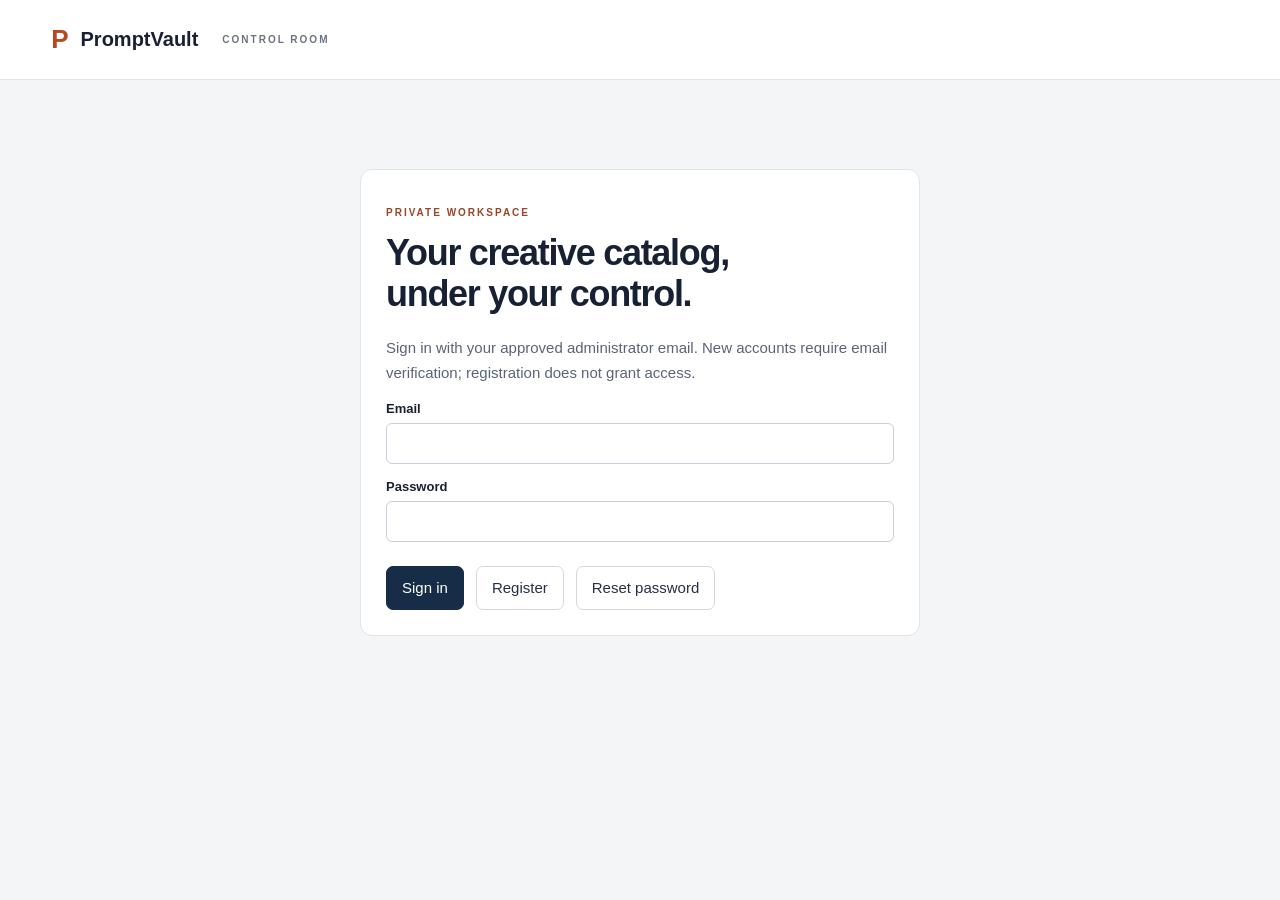
==== admin/index.html @ 8b3292d6 "feat: add secure admin publishing and finish Android audit fixes" ====
<!doctype html>
<html lang="en"><head><meta charset="utf-8"><meta name="viewport" content="width=device-width,initial-scale=1"><meta name="robots" content="noindex,nofollow,noarchive"><title>PromptVault · Control room</title><link rel="stylesheet" href="admin.css"><script defer src="vendor/supabase.js"></script><script defer src="config.js"></script><script defer src="admin.js"></script></head>
<body><header><a href="/" class="brand">P<span>PromptVault</span><small>CONTROL ROOM</small></a><button id="logout" hidden>Sign out</button></header>
<main><div id="notice" role="status" aria-live="polite"></div>
<section id="auth" class="auth card"><p class="eyebrow">PRIVATE WORKSPACE</p><h1>Your creative catalog,<br>under your control.</h1><p>Sign in with your approved administrator email. New accounts require email verification; registration does not grant access.</p><form id="login"><label>Email<input name="email" type="email" autocomplete="username" required></label><label>Password<input name="password" type="password" minlength="12" autocomplete="current-password" required></label><div class="actions"><button class="primary" type="submit">Sign in</button><button type="button" id="register">Register</button><button type="button" id="forgot">Reset password</button></div></form></section>
<section id="mfa" class="auth card" hidden><p class="eyebrow">SECOND STEP</p><h1>Verify it’s you.</h1><p id="mfa-help">Enter the six-digit code from your authenticator.</p><img id="qr" alt="Scan this code in your authenticator" hidden><form id="verify"><label>Authenticator code<input name="code" inputmode="numeric" pattern="[0-9]{6}" autocomplete="one-time-code" required maxlength="6"></label><button class="primary">Verify and enter</button></form></section>
<section id="recovery" class="auth card" hidden><h1>Set a new password</h1><form id="new-password"><label>New password<input name="password" type="password" minlength="12" autocomplete="new-password" required></label><button class="primary">Save password</button></form></section>
<section id="workspace" hidden><div class="page-title"><div><p class="eyebrow">EDITORIAL & OPERATIONS</p><h1>Control room</h1></div><button id="refresh">Refresh data</button></div><div id="stats" class="stats"></div>
<nav aria-label="Administration"><button data-tab="catalog" class="active">Catalog</button><button data-tab="daily">Daily inventory</button><button data-tab="moderation">Moderation</button><button data-tab="users">Users & access</button><button data-tab="settings">Categories & settings</button><button data-tab="audit">Activity</button></nav>
<section id="tab-catalog"><div class="toolbar"><input id="search" type="search" placeholder="Search catalog titles" aria-label="Search catalog"><button id="search-button">Search</button><button id="add-prompt" class="primary">+ Add prompt & image</button></div><div id="catalog-list" class="grid"></div></section>
<section id="tab-daily" hidden><div class="toolbar"><p>Three fresh text prompts unlock each day. Published claims remain permanent.</p><button id="add-daily" class="primary">+ Add daily prompt</button></div><div id="daily-list" class="list"></div></section>
<section id="tab-moderation" hidden><p>Only approve images you have reviewed for safety, relevance and publishing rights.</p><div id="remix-list" class="grid"></div></section>
<section id="tab-users" hidden><p>Promotional grants never overwrite purchases. Administrative email access still requires email verification and MFA.</p><div id="user-list" class="list"></div><div class="card"><h2>Administrators</h2><div id="admin-list" class="list"></div><form id="admin-invite" class="inline"><label>Approved email<input name="email" type="email" required></label><button>Grant administrator access</button></form></div></section>
<section id="tab-settings" hidden><div class="columns"><div class="card"><h2>Categories</h2><div id="category-list" class="list"></div><form id="category-form"><label>Category key<input name="slug" pattern="[a-z0-9_]{1,40}" placeholder="interior_design" required></label><label>Display name<input name="label" maxlength="60" required></label><label class="check"><input name="active" type="checkbox" checked> Visible in app</label><button class="primary">Save category</button></form></div><div class="card"><h2>Home announcement</h2><form id="settings-form"><label>Message<textarea name="announcement" maxlength="300" rows="4"></textarea></label><button class="primary">Publish announcement</button></form><p>Images are compressed JPEGs stored in private Supabase Storage. The database stores the prompt and its image path. Published images use temporary viewing links. Draft and paid prompt text stay private.</p></div></div></section>
<section id="tab-audit" hidden><p>Administrative changes are recorded without passwords, tokens or full prompt content.</p><div id="audit-list" class="list"></div></section>
<div class="pagination"><button id="previous">Previous 50</button><span id="page-label"></span><button id="next">Next 50</button></div></section>
</main>
<dialog id="editor"><form id="prompt-form"><div class="dialog-title"><h2 id="editor-title">Add prompt</h2><button type="button" id="close-editor" aria-label="Close editor">✕</button></div><input name="id" type="hidden"><input name="version" type="hidden"><div class="columns"><div><label>Title<input name="title" maxlength="140" required></label><label>Category<select name="category" required></select></label><label>AI tool<select name="model"><option value="chatgpt_4o">ChatGPT</option><option value="gemini_nano_banana">Gemini</option><option value="midjourney">Midjourney</option><option value="flux">Flux</option></select></label><label>Related prompt<textarea name="raw_prompt" rows="9" minlength="10" maxlength="10000" required></textarea></label><small>Variables: [Product: coffee can]. Repeated variable names share one value.</small></div><div><label>Related image<input name="image" type="file" accept="image/jpeg,image/png,image/webp"></label><img id="image-preview" class="preview" alt="Related image preview" hidden><p id="image-info">Automatically resized to 1600 px, compressed and stripped of metadata before storage. Maximum original size: 20 MB / 25 megapixels.</p><label>Tags, separated by commas<input name="tags" maxlength="500"></label><label>Attribution / rights source<textarea name="attribution" maxlength="500" rows="2" required></textarea></label><label>Status<select name="status"><option value="draft">Draft</option><option value="published">Published</option><option value="archived">Archived</option></select></label><label class="check"><input name="is_pro_only" type="checkbox"> Pro prompt (full text hidden publicly)</label><label class="check"><input name="featured" type="checkbox"> Feature near the top of discovery</label><label class="check"><input name="verified" type="checkbox"> Image is an actual output of this prompt and AI tool</label><label class="check"><input name="rights_confirmed" type="checkbox" required> I have rights to publish this image and prompt</label><label class="check"><input name="safety_reviewed" type="checkbox" required> I reviewed safety and image/prompt relevance</label></div></div><div class="actions"><button class="primary" type="submit">Save prompt & image</button><button id="delete-prompt" type="button" class="danger" hidden>Delete permanently</button></div></form></dialog>
<dialog id="daily-editor"><form id="daily-form"><div class="dialog-title"><h2>Daily prompt</h2><button type="button" id="close-daily" aria-label="Close daily editor">✕</button></div><input name="slot" type="hidden"><label>Title<input name="title" required maxlength="140"></label><label>Category<select name="category"></select></label><label>Original prompt<textarea name="raw_prompt" required minlength="150" maxlength="10000" rows="9"></textarea></label><label class="check"><input name="reviewed" type="checkbox" required> Original, reviewed text licensed for publication as CC0</label><button class="primary">Save to future inventory</button></form></dialog>
</body></html>
---- admin/admin.css ----
:root{font-family:Inter,Arial,sans-serif;color:#172133;background:#f4f5f7;font-size:15px}*{box-sizing:border-box}body{margin:0}header{height:80px;background:#fff;border-bottom:1px solid #e0e3e8;display:flex;justify-content:space-between;align-items:center;padding:0 4vw}.brand{display:flex;align-items:center;gap:12px;color:#b54920;text-decoration:none;font-size:26px;font-weight:900}.brand span{color:#172133;font-size:20px}.brand small{font-size:10px;letter-spacing:2px;font-weight:600;color:#6b7280;margin-left:12px}main{max-width:1400px;margin:auto;padding:26px 4vw 80px}h1{font-size:36px;letter-spacing:-1.3px;line-height:1.15;margin:8px 0 22px}h2{font-size:20px;letter-spacing:-.4px}p{color:#596477;line-height:1.65}small{color:#596477}button,input,select,textarea{font:inherit}button{padding:11px 15px;border:1px solid #d3d8e0;border-radius:7px;background:white;cursor:pointer;color:#243044;min-height:44px}button:hover{border-color:#64748b}button:disabled{opacity:.5;cursor:wait}button.primary{background:#172c46;color:#fff;border-color:#172c46}button.danger{color:#a22828;border-color:#e6b8b8}input,select,textarea{width:100%;padding:12px;border:1px solid #c9d0dc;border-radius:6px;background:#fff;color:#172133}input:focus,select:focus,textarea:focus,button:focus-visible{outline:3px solid #9ac6eb;outline-offset:2px}label{display:block;font-size:13px;font-weight:600;margin:15px 0 7px}label input,label select,label textarea{margin-top:7px}.check{display:flex;align-items:center;gap:10px;font-weight:400;line-height:1.5}.check input{width:18px;height:18px;margin:0;flex-shrink:0}.auth{max-width:560px;margin:7vh auto}.card{padding:25px;border:1px solid #e0e3e8;border-radius:12px;background:white}.eyebrow{font-size:10px;letter-spacing:2px;font-weight:700;color:#9a4525}.actions,.toolbar,.page-title,.dialog-title,.pagination,.inline{display:flex;align-items:center;gap:12px;flex-wrap:wrap}.actions{margin-top:24px}.page-title,.dialog-title{justify-content:space-between}.toolbar{margin:24px 0}.toolbar input{max-width:350px}.toolbar p{margin-right:auto}.stats{display:grid;grid-template-columns:repeat(3,1fr);gap:15px;margin-bottom:28px}.stats .card{font-size:30px;font-weight:700}.stats small{display:block;font-size:12px;font-weight:400;margin-top:6px}nav{display:flex;gap:8px;overflow:auto;border-bottom:1px solid #d3d8e0;padding-bottom:12px}nav button{white-space:nowrap;border:0;background:transparent}nav button.active{background:#172c46;color:white}.grid{display:grid;grid-template-columns:repeat(auto-fill,minmax(230px,1fr));gap:20px;margin-top:20px}.tile{background:white;border:1px solid #e0e3e8;border-radius:10px;overflow:hidden}.tile img{width:100%;height:200px;object-fit:cover;display:block}.tile .body{padding:16px}.tile h2{font-size:17px;margin:10px 0}.badge{font-size:10px;letter-spacing:1px;text-transform:uppercase;background:#edf0f3;padding:5px 8px;border-radius:4px}.badge.published{background:#e3f3e9;color:#1c6440}.badge.pending{background:#fff0ce;color:#805600}.list .row{padding:17px 0;border-bottom:1px solid #e0e3e8;display:flex;align-items:center;gap:12px;flex-wrap:wrap}.row .info{flex:1;min-width:150px}.row small{display:block;margin-top:5px;overflow-wrap:anywhere}.columns{display:grid;grid-template-columns:1fr 1fr;gap:26px}.pagination{justify-content:flex-end;margin-top:28px}.inline label{flex:1}dialog{border:1px solid #d3d8e0;border-radius:14px;padding:28px;width:min(1000px,95vw);max-height:92vh;overflow:auto;color:#172133}dialog::backdrop{background:#102036a8}dialog#daily-editor{max-width:650px}.preview{width:100%;max-height:250px;object-fit:contain;background:#edf0f3;border-radius:6px}#qr{width:210px;height:210px;display:block}#notice:not(:empty){padding:15px 18px;background:#e6eef7;border:1px solid #bdccdd;border-radius:8px;margin-bottom:20px;overflow-wrap:anywhere}#notice.error{background:#fff0ed;color:#8e2d21;border-color:#e6bcb4}[hidden],#qr[hidden]{display:none!important}@media(max-width:700px){header{height:68px}.brand small{display:none}main{padding:20px 18px 50px}h1{font-size:30px}.columns{grid-template-columns:1fr}.stats{gap:8px}.stats .card{font-size:23px;padding:15px}.auth{margin-top:25px}.card{padding:20px}dialog{padding:20px}.toolbar input{max-width:100%}.grid{grid-template-columns:repeat(auto-fill,minmax(200px,1fr))}}
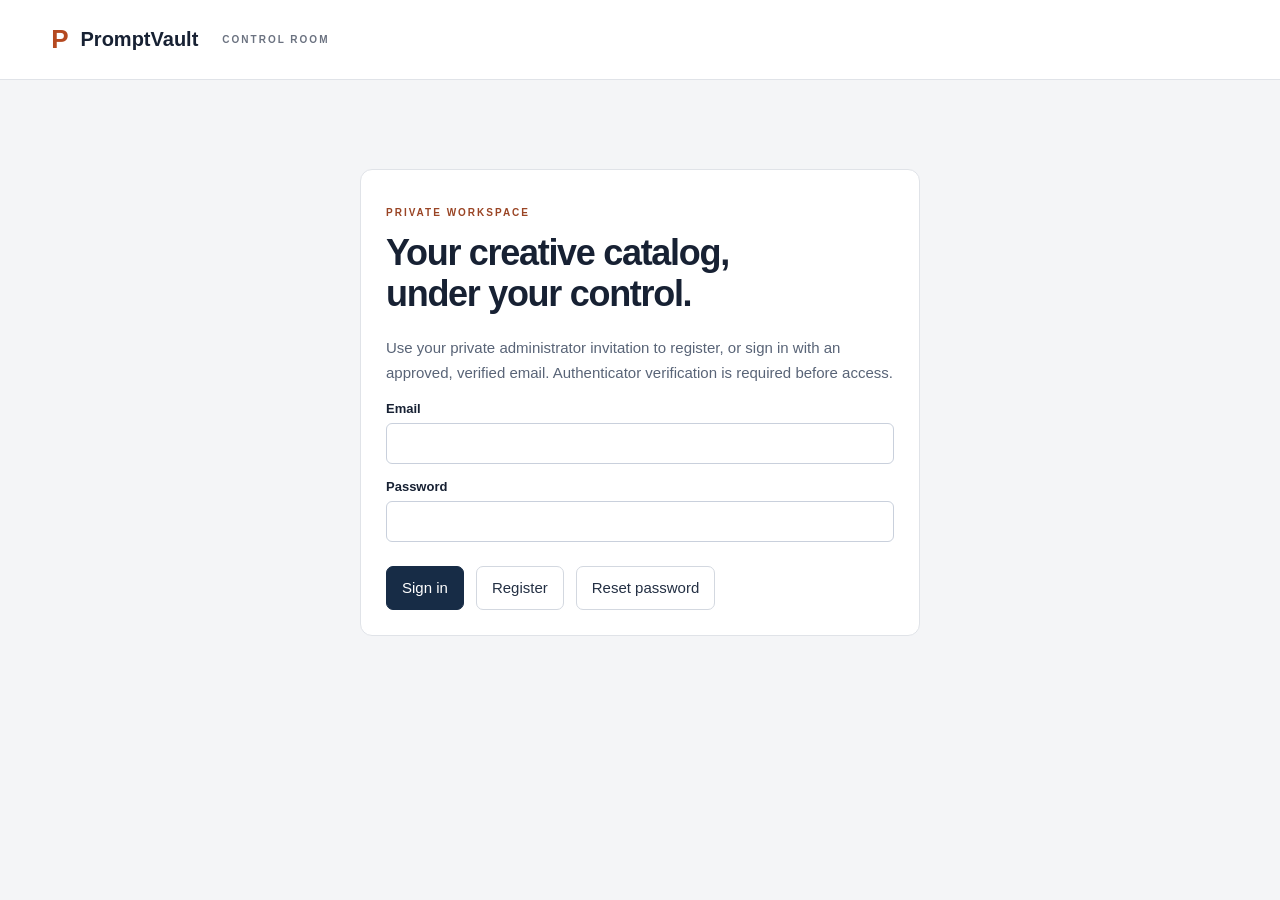
==== commit 2b8623c6: "fix: protect admin enrollment and preserve Android startup classes" ====
--- a/admin/index.html
+++ b/admin/index.html
@@ -2,7 +2,7 @@
 <html lang="en"><head><meta charset="utf-8"><meta name="viewport" content="width=device-width,initial-scale=1"><meta name="robots" content="noindex,nofollow,noarchive"><title>PromptVault · Control room</title><link rel="stylesheet" href="admin.css"><script defer src="vendor/supabase.js"></script><script defer src="config.js"></script><script defer src="admin.js"></script></head>
 <body><header><a href="/" class="brand">P<span>PromptVault</span><small>CONTROL ROOM</small></a><button id="logout" hidden>Sign out</button></header>
 <main><div id="notice" role="status" aria-live="polite"></div>
-<section id="auth" class="auth card"><p class="eyebrow">PRIVATE WORKSPACE</p><h1>Your creative catalog,<br>under your control.</h1><p>Sign in with your approved administrator email. New accounts require email verification; registration does not grant access.</p><form id="login"><label>Email<input name="email" type="email" autocomplete="username" required></label><label>Password<input name="password" type="password" minlength="12" autocomplete="current-password" required></label><div class="actions"><button class="primary" type="submit">Sign in</button><button type="button" id="register">Register</button><button type="button" id="forgot">Reset password</button></div></form></section>
+<section id="auth" class="auth card"><p class="eyebrow">PRIVATE WORKSPACE</p><h1>Your creative catalog,<br>under your control.</h1><p>Use your private administrator invitation to register, or sign in with an approved, verified email. Authenticator verification is required before access.</p><form id="login"><label>Email<input name="email" type="email" autocomplete="username" required></label><label>Password<input name="password" type="password" minlength="12" autocomplete="current-password" required></label><div class="actions"><button class="primary" type="submit">Sign in</button><button type="button" id="register">Register</button><button type="button" id="forgot">Reset password</button></div></form></section>
 <section id="mfa" class="auth card" hidden><p class="eyebrow">SECOND STEP</p><h1>Verify it’s you.</h1><p id="mfa-help">Enter the six-digit code from your authenticator.</p><img id="qr" alt="Scan this code in your authenticator" hidden><form id="verify"><label>Authenticator code<input name="code" inputmode="numeric" pattern="[0-9]{6}" autocomplete="one-time-code" required maxlength="6"></label><button class="primary">Verify and enter</button></form></section>
 <section id="recovery" class="auth card" hidden><h1>Set a new password</h1><form id="new-password"><label>New password<input name="password" type="password" minlength="12" autocomplete="new-password" required></label><button class="primary">Save password</button></form></section>
 <section id="workspace" hidden><div class="page-title"><div><p class="eyebrow">EDITORIAL & OPERATIONS</p><h1>Control room</h1></div><button id="refresh">Refresh data</button></div><div id="stats" class="stats"></div>
@@ -10,7 +10,7 @@
 <section id="tab-catalog"><div class="toolbar"><input id="search" type="search" placeholder="Search catalog titles" aria-label="Search catalog"><button id="search-button">Search</button><button id="add-prompt" class="primary">+ Add prompt & image</button></div><div id="catalog-list" class="grid"></div></section>
 <section id="tab-daily" hidden><div class="toolbar"><p>Three fresh text prompts unlock each day. Published claims remain permanent.</p><button id="add-daily" class="primary">+ Add daily prompt</button></div><div id="daily-list" class="list"></div></section>
 <section id="tab-moderation" hidden><p>Only approve images you have reviewed for safety, relevance and publishing rights.</p><div id="remix-list" class="grid"></div></section>
-<section id="tab-users" hidden><p>Promotional grants never overwrite purchases. Administrative email access still requires email verification and MFA.</p><div id="user-list" class="list"></div><div class="card"><h2>Administrators</h2><div id="admin-list" class="list"></div><form id="admin-invite" class="inline"><label>Approved email<input name="email" type="email" required></label><button>Grant administrator access</button></form></div></section>
+<section id="tab-users" hidden><p>Promotional grants never overwrite purchases. Administrative email access still requires email verification and MFA.</p><div id="user-list" class="list"></div><div class="card"><h2>Administrators</h2><div id="admin-list" class="list"></div><form id="admin-invite" class="inline"><label>Approved email<input name="email" type="email" required></label><button>Create private registration link</button></form></div></section>
 <section id="tab-settings" hidden><div class="columns"><div class="card"><h2>Categories</h2><div id="category-list" class="list"></div><form id="category-form"><label>Category key<input name="slug" pattern="[a-z0-9_]{1,40}" placeholder="interior_design" required></label><label>Display name<input name="label" maxlength="60" required></label><label class="check"><input name="active" type="checkbox" checked> Visible in app</label><button class="primary">Save category</button></form></div><div class="card"><h2>Home announcement</h2><form id="settings-form"><label>Message<textarea name="announcement" maxlength="300" rows="4"></textarea></label><button class="primary">Publish announcement</button></form><p>Images are compressed JPEGs stored in private Supabase Storage. The database stores the prompt and its image path. Published images use temporary viewing links. Draft and paid prompt text stay private.</p></div></div></section>
 <section id="tab-audit" hidden><p>Administrative changes are recorded without passwords, tokens or full prompt content.</p><div id="audit-list" class="list"></div></section>
 <div class="pagination"><button id="previous">Previous 50</button><span id="page-label"></span><button id="next">Next 50</button></div></section>
